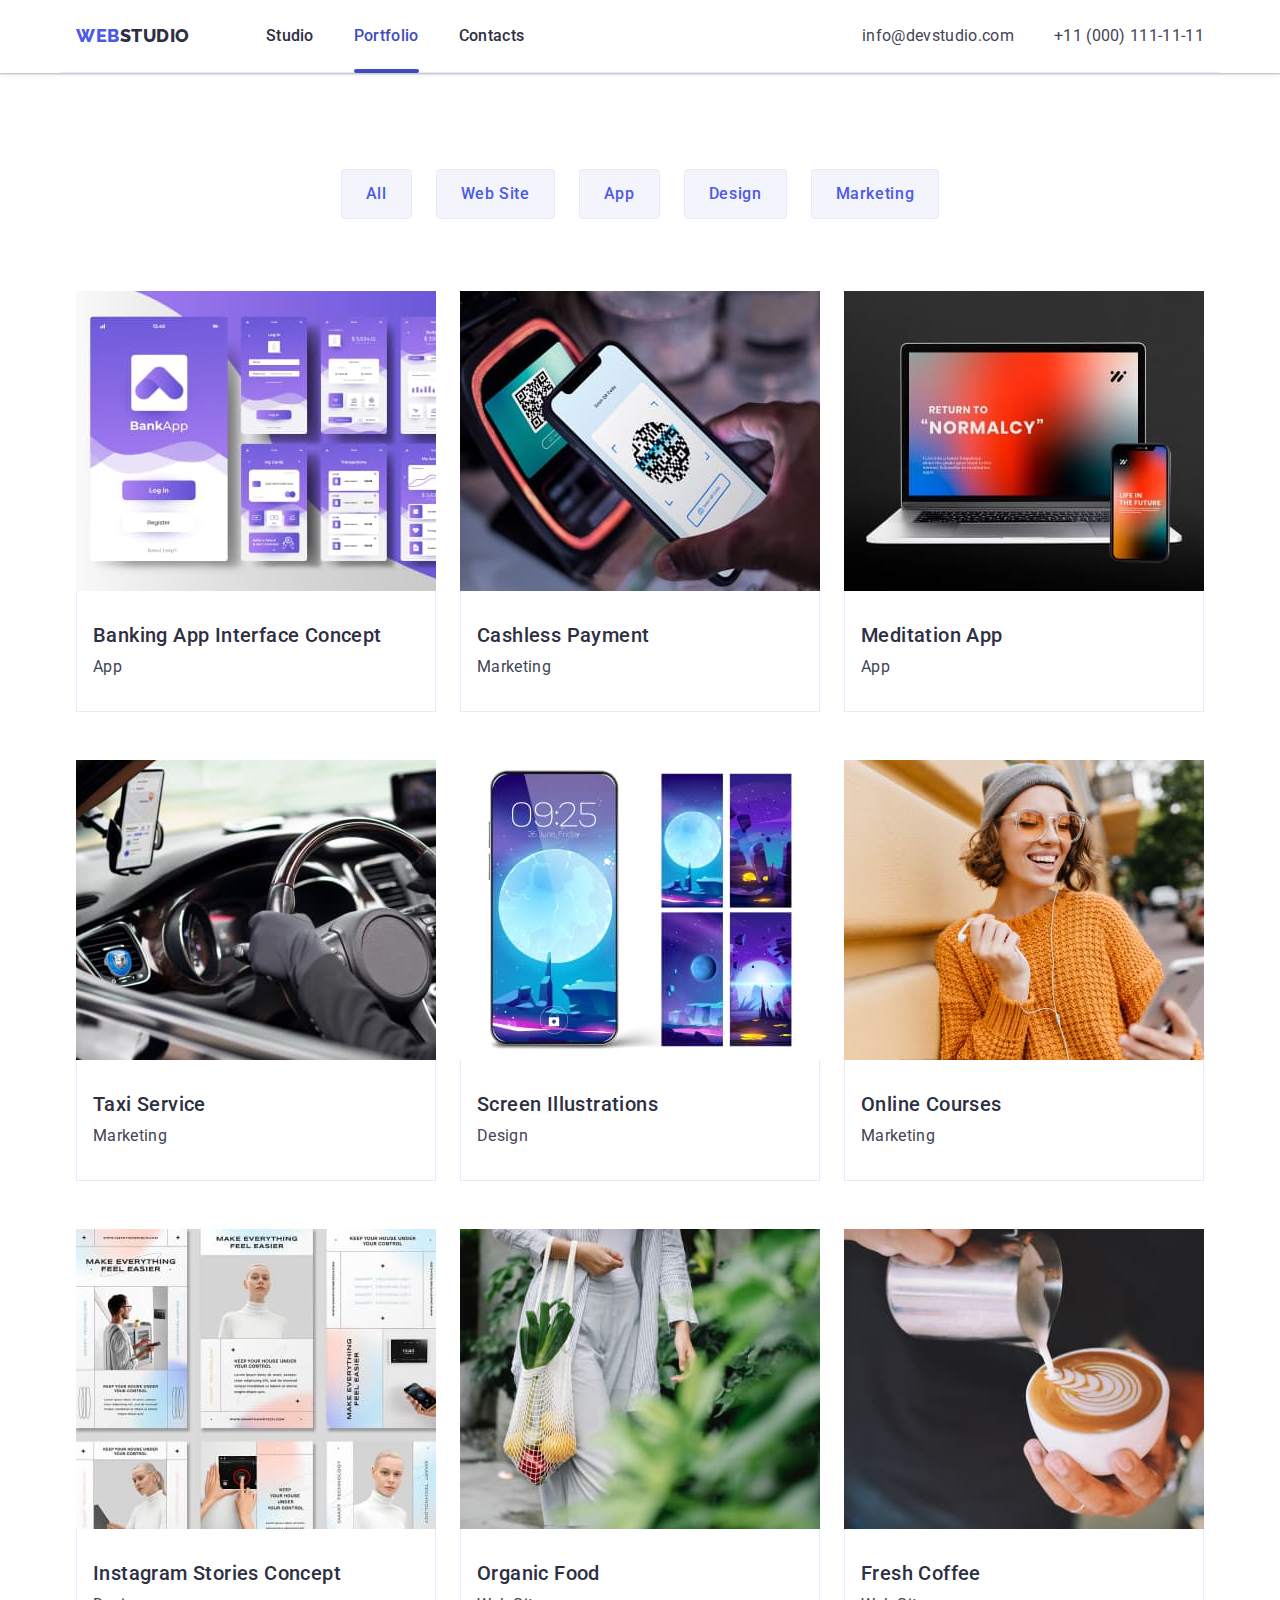
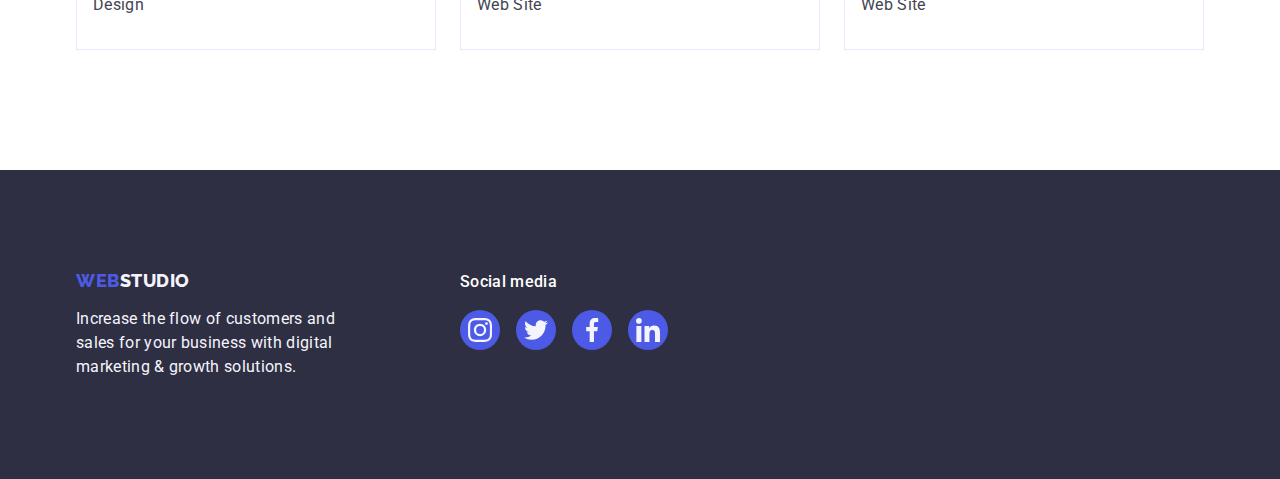
==== portfolio.html @ 05b0a03a "dz6_1" ====
<!DOCTYPE html>
<html lang="en">
  <head>
    <meta charset="UTF-8" />
    <meta http-equiv="X-UA-Compatible" content="IE=edge" />
    <meta name="viewport" content="width=device-width, initial-scale=1.0" />
    <title>Portfolio</title>
    <link rel="preconnect" href="https://fonts.googleapis.com" />
    <link rel="preconnect" href="https://fonts.gstatic.com" crossorigin />
    <link
      href="https://fonts.googleapis.com/css2?family=Raleway:wght@800&family=Roboto:wght@400;500;700&display=swap"
      rel="stylesheet"
    />
    <link
      rel="stylesheet"
      href="https://cdnjs.cloudflare.com/ajax/libs/modern-normalize/2.0.0/modern-normalize.min.css"
    />
    <link rel="stylesheet" href="./css/styles.css" />
  </head>
  <body>
    <header class="header-page">
      <div class="container navigation">
        <nav class="header-nav">
          <a class="logo link" href="./index.html"
            >Web<span class="logo-studio">Studio</span></a
          >
          <ul class="header-list list">
            <li><a class="header-link link" href="./index.html">Studio</a></li>
            <li>
              <a class="header-link link-portfolio link" href="./portfolio.html"
                >Portfolio</a
              >
            </li>
            <li><a class="header-link link" href="">Contacts</a></li>
          </ul>
        </nav>
        <address class="address-nav">
          <ul class="addres-list list">
            <li>
              <a class="contacts link" href="mailto:info@devstudio.com"
                >info@devstudio.com</a
              >
            </li>
            <li>
              <a class="contacts link" href="tel:+110001111111"
                >+11 (000) 111-11-11</a
              >
            </li>
          </ul>
        </address>
      </div>
    </header>
    <main>
      <section class="section-btn">
        <div class="container">
          <h1 class="filter-btn">Filter</h1>
          <ul class="list filter-btn-container">
            <li><button type="button" class="filter-btn-item">All</button></li>
            <li>
              <button type="button" class="filter-btn-item">Web Site</button>
            </li>
            <li><button type="button" class="filter-btn-item">App</button></li>
            <li>
              <button type="button" class="filter-btn-item">Design</button>
            </li>
            <li>
              <button type="button" class="filter-btn-item">Marketing</button>
            </li>
          </ul>

          <ul class="projects list">
            <li class="projects-item">
              <a class="link projects-item-link" href="">
                <div class="projects-img">
                  <img
                    src="./images/project-card-1.jpg"
                    alt="Banking App Interface Concept"
                    width="360"
                    height="300"
                  />

                  <p class="projects-overlay">
                    14 Stylish and User-Friendly App Design Concepts · Task
                    Manager App · Calorie Tracker App · Exotic Fruit Ecommerce
                    App · Cloud Storage App
                  </p>
                </div>
                <div class="projects-description">
                  <h2 class="projects-title">Banking App Interface Concept</h2>
                  <p class="projects-text">App</p>
                </div>
              </a>
            </li>
            <li class="projects-item">
              <a class="link projects-item-link" href="">
                <div class="projects-img">
                  <img
                    src="./images/project-card-2.jpg"
                    alt="Cashless Payment"
                    width="360"
                    height="300"
                  />

                  <p class="projects-overlay">
                    14 Stylish and User-Friendly App Design Concepts · Task
                    Manager App · Calorie Tracker App · Exotic Fruit Ecommerce
                    App · Cloud Storage App
                  </p>
                </div>
                <div class="projects-description">
                  <h2 class="projects-title">Cashless Payment</h2>
                  <p class="projects-text">Marketing</p>
                </div>
              </a>
            </li>
            <li class="projects-item">
              <a class="link projects-item-link" href=""
                ><div class="projects-img">
                  <img
                    src="./images/project-card-3.jpg"
                    alt="Meditation App"
                    width="360"
                    height="300"
                  />

                  <p class="projects-overlay">
                    14 Stylish and User-Friendly App Design Concepts · Task
                    Manager App · Calorie Tracker App · Exotic Fruit Ecommerce
                    App · Cloud Storage App
                  </p>
                </div>
                <div class="projects-description">
                  <h2 class="projects-title">Meditation App</h2>
                  <p class="projects-text">App</p>
                </div>
              </a>
            </li>
            <li class="projects-item">
              <a class="link projects-item-link" href=""
                ><div class="projects-img">
                  <img
                    src="./images/project-card-4.jpg"
                    alt="Taxi Service"
                    width="360"
                    height="300"
                  />

                  <p class="projects-overlay">
                    14 Stylish and User-Friendly App Design Concepts · Task
                    Manager App · Calorie Tracker App · Exotic Fruit Ecommerce
                    App · Cloud Storage App
                  </p>
                </div>
                <div class="projects-description">
                  <h2 class="projects-title">Taxi Service</h2>
                  <p class="projects-text">Marketing</p>
                </div>
              </a>
            </li>
            <li class="projects-item">
              <a class="link projects-item-link" href=""
                ><div class="projects-img">
                  <img
                    src="./images/project-card-5.jpg"
                    alt="Screen Illustrations"
                    width="360"
                    height="300"
                  />

                  <p class="projects-overlay">
                    14 Stylish and User-Friendly App Design Concepts · Task
                    Manager App · Calorie Tracker App · Exotic Fruit Ecommerce
                    App · Cloud Storage App
                  </p>
                </div>
                <div class="projects-description">
                  <h2 class="projects-title">Screen Illustrations</h2>
                  <p class="projects-text">Design</p>
                </div>
              </a>
            </li>
            <li class="projects-item">
              <a class="link projects-item-link" href=""
                ><div class="projects-img">
                  <img
                    src="./images/project-card-6.jpg"
                    alt="Online Courses"
                    width="360"
                    height="300"
                  />

                  <p class="projects-overlay">
                    14 Stylish and User-Friendly App Design Concepts · Task
                    Manager App · Calorie Tracker App · Exotic Fruit Ecommerce
                    App · Cloud Storage App
                  </p>
                </div>
                <div class="projects-description">
                  <h2 class="projects-title">Online Courses</h2>
                  <p class="projects-text">Marketing</p>
                </div>
              </a>
            </li>
            <li class="projects-item">
              <a class="link projects-item-link" href=""
                ><div class="projects-img">
                  <img
                    src="./images/project-card-7.jpg"
                    alt="Instagram Stories Concept"
                    width="360"
                    height="300"
                  />

                  <p class="projects-overlay">
                    14 Stylish and User-Friendly App Design Concepts · Task
                    Manager App · Calorie Tracker App · Exotic Fruit Ecommerce
                    App · Cloud Storage App
                  </p>
                </div>
                <div class="projects-description">
                  <h2 class="projects-title">Instagram Stories Concept</h2>
                  <p class="projects-text">Design</p>
                </div>
              </a>
            </li>
            <li class="projects-item">
              <a class="link projects-item-link" href=""
                ><div class="projects-img">
                  <img
                    src="./images/project-card-8.jpg"
                    alt="Organic Food"
                    width="360"
                    height="300"
                  />

                  <p class="projects-overlay">
                    14 Stylish and User-Friendly App Design Concepts · Task
                    Manager App · Calorie Tracker App · Exotic Fruit Ecommerce
                    App · Cloud Storage App
                  </p>
                </div>
                <div class="projects-description">
                  <h2 class="projects-title">Organic Food</h2>
                  <p class="projects-text">Web Site</p>
                </div>
              </a>
            </li>
            <li class="projects-item">
              <a class="link projects-item-link" href=""
                ><div class="projects-img">
                  <img
                    src="./images/project-card-9.jpg"
                    alt="Fresh Coffee"
                    width="360"
                    height="300"
                  />

                  <p class="projects-overlay">
                    14 Stylish and User-Friendly App Design Concepts · Task
                    Manager App · Calorie Tracker App · Exotic Fruit Ecommerce
                    App · Cloud Storage App
                  </p>
                </div>
                <div class="projects-description">
                  <h2 class="projects-title">Fresh Coffee</h2>
                  <p class="projects-text">Web Site</p>
                </div>
              </a>
            </li>
          </ul>
        </div>
      </section>
    </main>
    <footer class="footer">
      <div class="container footer-container">
        <div class="footer-logo-container">
          <a class="logo-footer link" href="./index.html"
            >Web<span class="footer-logo-studio">Studio</span></a
          >
          <p class="footer-text">
            Increase the flow of customers and sales for your business with
            digital marketing & growth solutions.
          </p>
        </div>

        <div class="social-footer-container">
          <p class="footer-soc-title">Social media</p>
          <ul class="footer-soc-list list">
            <li class="footer-soc-item list">
              <a
                class="footer-soc-link link"
                href=""
                target="_blank"
                rel="noopener noreferrer"
              >
                <svg class="social-networks-icon" width="24" height="24">
                  <use href="./images/icons.svg#icon-instagram"></use>
                </svg>
              </a>
            </li>
            <li class="footer-soc-item list">
              <a
                class="footer-soc-link link"
                href=""
                target="_blank"
                rel="noopener noreferrer"
              >
                <svg class="social-networks-icon" width="24" height="24">
                  <use href="./images/icons.svg#icon-twitter"></use>
                </svg>
              </a>
            </li>
            <li class="footer-soc-item list">
              <a
                class="footer-soc-link link"
                href=""
                target="_blank"
                rel="noopener noreferrer"
              >
                <svg class="social-networks-icon" width="24" height="24">
                  <use href="./images/icons.svg#icon-facebook"></use>
                </svg>
              </a>
            </li>
            <li class="footer-soc-item list">
              <a
                class="footer-soc-link link"
                href=""
                target="_blank"
                rel="noopener noreferrer"
              >
                <svg class="social-networks-icon" width="24" height="24">
                  <use href="./images/icons.svg#icon-linkedin"></use>
                </svg>
              </a>
            </li>
          </ul>
        </div>
      </div>
    </footer>
  </body>
</html>
---- css/styles.css ----
/* Main background #ffffff */
/* Background footer and main section #2E2F42 */
/* Footer text color #F4F4FD */
/* Main text color #434455 */
/* Title color #2E2F42 */
/* background button #4D5AE5 */

:root {
  --main-bg: #ffffff;
  --durk-bg: #2e2f42;
  --main-text-color: #434455;
  --title-color: #2e2f42;
  --accent-color: #4d5ae5;
  --light-bg: #f4f4fd;
  --pressed-state: #404bbf;
  --border-btn-color: #030303;
  --costumers-logo-color: #8e8f99;
  --green-accent-color: #31d0aa;
  --border-collor: #e7e9fc;
}

h1,
h2,
h3,
h4,
h5,
h6,
p {
  margin-top: 0;
  margin-bottom: 0;
}

img {
  display: block;
  max-width: 100%;
  height: auto;
}

.container {
  max-width: 1158px;
  padding: 0 15px;
  margin: 0 auto;
}

body {
  font-family: "Roboto", sans-serif;
  font-weight: 400;
  font-size: 16px;
  line-height: 1.5;
  letter-spacing: 0.02em;
  color: var(--main-text-color);
  background-color: var(--main-bg);
}

/* Header */

.navigation {
  display: flex;
  justify-content: space-between;
  border-bottom: 1px solid var(--border-collor);
}

.header-page {
  box-shadow: 0px 2px 1px rgba(46, 47, 66, 0.08),
    0px 1px 1px rgba(46, 47, 66, 0.16), 0px 1px 6px rgba(46, 47, 66, 0.08);
}

.header-nav {
  display: flex;
  align-items: center;
}

.header-list {
  display: flex;
  gap: 40px;
}

.list {
  list-style: none;
  margin: 0;
  padding: 0;
}

.link {
  text-decoration: none;
  margin: 0;
  padding: 0;
}

.logo {
  font-family: "Raleway", sans-serif;
  font-weight: 800;
  font-size: 18px;
  line-height: 1.17;
  letter-spacing: 0.03em;
  text-transform: uppercase;
  color: var(--accent-color);
  text-decoration: none;
  padding: 24px 0 24px;
  margin-right: 76px;
}

.logo > .logo-studio {
  text-transform: uppercase;
  color: var(--title-color);
}

.address-nav {
  font-style: normal;
  padding-top: 24px;
  padding-bottom: 24px;
}

.addres-list {
  display: flex;
  gap: 40px;
}

.header-link {
  display: block;
  font-family: inherit;
  font-weight: 500;
  font-size: 16px;
  line-height: 1.5;
  letter-spacing: 0.02em;
  color: var(--title-color);
  padding-top: 24px;
  padding-bottom: 24px;
  transition: color 250ms cubic-bezier(0.4, 0, 0.2, 1);
  position: relative;
}

.header-link:hover,
.header-link:focus {
  color: var(--pressed-state);
}

.link-studio::after {
  position: absolute;
  left: 0px;
  bottom: -1px;
  width: 100%;
  height: 4px;
  content: "";
  display: block;
  background-color: var(--pressed-state);
  border-radius: 2px;
  color: var(--pressed-state);
}
.link-studio {
  color: var(--pressed-state);
}

.link-portfolio {
  color: var(--pressed-state);
}

.link-portfolio::after {
  position: absolute;
  left: 0px;
  bottom: -1px;
  width: 100%;
  height: 4px;
  content: "";
  display: block;
  background-color: var(--pressed-state);
  border-radius: 2px;
}

.contacts {
  font-family: inherit;
  font-style: normal;
  font-weight: 400;
  font-size: 16px;
  line-height: 1.5;
  letter-spacing: 0.02em;
  color: var(--main-text-color);
  transition: color 250ms cubic-bezier(0.4, 0, 0.2, 1);
}

.contacts:is(:hover, :focus) {
  color: var(--pressed-state);
}

/* Main */

.hero {
  background-color: var(--durk-bg);
  max-width: 1440px;
  margin: 0 auto;
  padding-top: 188px;
  padding-bottom: 188px;
  background-image: linear-gradient(
      rgba(46, 47, 66, 0.7),
      rgba(46, 47, 66, 0.7)
    ),
    url(../images/people-office-1.jpg);
  background-position: center;
  background-size: cover;
  background-repeat: no-repeat;
}

.hero-container {
  display: flex;
  flex-direction: column;
  align-items: center;
}

.hero-button {
  font-family: inherit;
  font-weight: 500;
  font-size: 16px;
  line-height: 1.5;
  letter-spacing: 0.04em;
  color: var(--main-bg);
  background: var(--accent-color);
  cursor: pointer;
  min-width: 169px;
  height: 56px;
  border: none;
  border-radius: 4px;
  transition: background-color 250ms cubic-bezier(0.4, 0, 0.2, 1);
}

.hero-button:is(:hover, :focus) {
  background-color: var(--pressed-state);
}

.hero-title {
  font-weight: 700;
  font-size: 56px;
  line-height: 1.07;
  letter-spacing: 0.02em;
  color: var(--main-bg);
  text-align: center;
  margin-bottom: 48px;
  max-width: 496px;
  height: 120px;
}

.section-skill {
  padding-top: 120px;
  padding-bottom: 120px;
}

.visually-hidden {
  position: absolute;
  width: 1px;
  height: 1px;
  margin: -1px;
  border: 0;
  padding: 0;

  white-space: nowrap;
  clip-path: inset(100%);
  clip: rect(0 0 0 0);
  overflow: hidden;
}

.skill-list {
  display: flex;
  gap: 24px;
}

.skill-item {
  flex-basis: calc((100% - 3 * 24px) / 4);
  min-height: 104px;
}

.skill-container-icon {
  width: 100%;
  height: 112px;
  display: flex;
  align-items: center;
  justify-content: center;
  background: var(--light-bg);
  border-radius: 4px;
  margin-bottom: 8px;
}

.skill-title-item {
  font-weight: 500;
  font-size: 20px;
  line-height: 1.2;
  letter-spacing: 0.02em;
  color: currentColor;
  margin-bottom: 8px;
}

.job-description {
  padding-bottom: 120px;
}

.job-description-title {
  font-weight: 700;
  font-size: 36px;
  line-height: 1.11;
  letter-spacing: 0.02em;
  text-transform: capitalize;
  color: var(--title-color);
  text-align: center;
  margin-bottom: 72px;
}

.job-description-item {
  display: flex;
  justify-content: space-between;
  gap: 24px;
}

.job-img {
  flex-basis: calc((100% - 3 * 16px) / 3);
}

.team-section {
  background: var(--light-bg);
  padding-top: 120px;
  padding-bottom: 120px;

  margin: 0 auto;
}

.team-list {
  display: flex;
  justify-content: space-between;
  gap: 24px;
}

.team-item {
  background-color: var(--main-bg);
  flex-basis: calc((100% - 3 * 24px) / 4);
  border-radius: 0px 0px 4px 4px;
  box-shadow: 0px 1px 6px rgba(46, 47, 66, 0.08),
    0px 1px 1px rgba(46, 47, 66, 0.16), 0px 2px 1px rgba(46, 47, 66, 0.08);
}

/* .team-item:hover {
  box-shadow: 0px 1px 6px rgba(46, 47, 66, 0.08),
    0px 1px 1px rgba(46, 47, 66, 0.16), 0px 2px 1px rgba(46, 47, 66, 0.08);
} */

.team-title {
  font-weight: 700;
  font-size: 36px;
  line-height: 1.11;
  letter-spacing: 0.02em;
  text-transform: capitalize;
  color: var(--title-color);
  text-align: center;
  margin-bottom: 72px;
}

.team-description {
  padding: 32px 16px;
}

.team-name {
  font-weight: 500;
  font-size: 20px;
  line-height: 1.2;
  letter-spacing: 0.02em;
  text-align: center;
  color: var(--title-color);
  margin-bottom: 8px;
}

.team-text {
  font-weight: 400;
  font-size: 16px;
  line-height: 24px;
  text-align: center;
  letter-spacing: 0.02em;
  color: var(--main-text-color);
  margin-bottom: 8px;
}

.team-soc-list {
  display: flex;
  flex-direction: row;
  justify-content: center;
  gap: 24px;
}

.team-soc-item {
  width: 40px;
  height: 40px;
}

.team-soc-link {
  display: flex;
  width: 100%;
  height: 100%;
  background-color: var(--accent-color);
  border-radius: 50%;
  align-items: center;
  justify-content: center;
  transition: background-color 250ms cubic-bezier(0.4, 0, 0.2, 1);
}

.team-soc-link:is(:hover, :focus) {
  background-color: var(--pressed-state);
}

.social-networks-icon {
  fill: var(--light-bg);
}

.customers-section {
  padding-top: 120px;
  padding-bottom: 120px;
}

.customers-title {
  font-weight: 700;
  font-size: 36px;
  line-height: 1.11;
  letter-spacing: 0.02em;
  text-transform: capitalize;
  color: var(--title-color);
  text-align: center;
  margin-bottom: 72px;
}

.customers-list {
  display: flex;
  align-items: flex-start;
  gap: 24px;
}
.customers-item {
  box-sizing: border-box;
  flex-basis: calc((100% - 5 * 24px) / 6);
  height: 88px;
}

.customers-link {
  display: flex;
  width: 100%;
  height: 100%;
  border: 1px solid var(--costumers-logo-color);
  border-radius: 4px;
  justify-content: center;
  align-items: center;
  color: var(--costumers-logo-color);
  fill: var(--costumers-logo-color);
  transition: border-color 250ms cubic-bezier(0.4, 0, 0.2, 1),
    color 250ms cubic-bezier(0.4, 0, 0.2, 1);
}

.customers-icon {
  fill: currentColor;
  transition: color 250ms cubic-bezier(0.4, 0, 0.2, 1);
}

.customers-link:hover {
  border-color: var(--pressed-state);
}

.customers-link:hover .customers-icon {
  color: var(--pressed-state);
}

.customers-link:focus {
  border-color: var(--pressed-state);
}

.customers-link:focus .customers-icon {
  color: var(--pressed-state);
}

/* Portfolio */

.section-btn {
  padding-top: 96px;
  padding-bottom: 120px;
}

.filter-btn {
  display: none;
}

.filter-btn-container {
  display: flex;
  justify-content: center;
  gap: 24px;
  margin-bottom: 72px;
}

.filter-btn-item {
  font-family: inherit;
  font-weight: 500;
  font-size: 16px;
  line-height: 1.5;
  letter-spacing: 0.04em;
  color: var(--accent-color);
  background: var(--light-bg);
  cursor: pointer;
  padding: 12px 24px;
  border: 1px solid var(--border-collor);
  border-radius: 4px;
  transition: color 250ms cubic-bezier(0.4, 0, 0.2, 1),
    background-color 250ms cubic-bezier(0.4, 0, 0.2, 1),
    border-color 250ms cubic-bezier(0.4, 0, 0.2, 1),
    box-shadow 250ms cubic-bezier(0.4, 0, 0.2, 1);
}

.filter-btn-item:hover {
  color: var(--main-bg);
  background: var(--pressed-state);
  border: 1px solid transparent;
  box-shadow: 0px 3px 1px rgba(0, 0, 0, 0.1), 0px 2px 1px rgba(0, 0, 0, 0.08),
    0px 2px 2px rgba(0, 0, 0, 0.12);
}

.filter-btn-item:focus {
  color: var(--main-bg);
  background: var(--pressed-state);
  border: 1px solid transparent;
  box-shadow: 0px 3px 1px rgba(0, 0, 0, 0.1), 0px 2px 1px rgba(0, 0, 0, 0.08),
    0px 2px 2px rgba(0, 0, 0, 0.12);
}

.projects {
  display: flex;
  flex-wrap: wrap;
  column-gap: 24px;
  row-gap: 48px;
}

.projects-item {
  width: calc((100% - 48px) / 3);
  transition: box-shadow 250ms cubic-bezier(0.4, 0, 0.2, 1);
}

.projects-item-link {
  display: block;
  transition: box-shadow 250ms cubic-bezier(0.4, 0, 0.2, 1);
}

.projects-item:hover {
  box-shadow: 0px 1px 6px rgba(46, 47, 66, 0.08),
    0px 1px 1px rgba(46, 47, 66, 0.16), 0px 2px 1px rgba(46, 47, 66, 0.08);
}

.projects-item:focus {
  box-shadow: 0px 1px 6px rgba(46, 47, 66, 0.08),
    0px 1px 1px rgba(46, 47, 66, 0.16), 0px 2px 1px rgba(46, 47, 66, 0.08);
}

.projects-item:hover .projects-item-link {
  box-shadow: 0px 1px 6px rgba(46, 47, 66, 0.08),
    0px 1px 1px rgba(46, 47, 66, 0.16), 0px 2px 1px rgba(46, 47, 66, 0.08);
}

.projects-item-link:focus {
  box-shadow: 0px 1px 6px rgba(46, 47, 66, 0.08),
    0px 1px 1px rgba(46, 47, 66, 0.16), 0px 2px 1px rgba(46, 47, 66, 0.08);
}
.projects-description {
  padding: 32px 16px;
  border: 1px solid var(--border-collor);
  border-top: none;
}

.projects-title {
  font-weight: 500;
  font-size: 20px;
  line-height: 1.2;
  letter-spacing: 0.02em;
  color: var(--title-color);
  margin-bottom: 8px;
}

.projects-img {
  position: relative;
  overflow: hidden;
}

.projects-overlay {
  position: absolute;
  top: 0;
  left: 0;
  width: 100%;
  height: 100%;
  color: var(--light-bg);
  padding: 40px 32px;
  background-color: var(--accent-color);

  transition: transform 250ms cubic-bezier(0.4, 0, 0.2, 1);
  transform: translateY(100%);
}

.projects-item:hover .projects-overlay {
  transform: translateY(0);
}

.projects-item-link:focus .projects-overlay {
  transform: translateY(0);
}

.projects-text {
  color: var(--main-text-color);
}

/* Footer */

.footer {
  background-color: var(--durk-bg);
  margin: 0 auto;
  padding-top: 100px;
  padding-bottom: 100px;
}

.footer-container {
  display: flex;
  align-items: baseline;
}

.footer-logo-container {
  margin-right: 120px;
}

.logo-footer {
  display: inline-block;
  margin-bottom: 16px;
  font-family: "Raleway", sans-serif;
  font-weight: 800;
  font-size: 18px;
  line-height: 1.17;
  letter-spacing: 0.03em;
  text-transform: uppercase;
  color: var(--accent-color);
  text-decoration: none;
}

.footer-text {
  color: var(--light-bg);
  width: 264px;
  height: 72px;
}

.footer-logo-studio {
  color: var(--light-bg);
}

.social-footer-container {
  display: flex;
  flex-direction: column;
  margin-right: 80px;
}

.footer-soc-title {
  font-style: normal;
  font-weight: 500;
  font-size: 16px;
  line-height: 1.5;
  letter-spacing: 0.02em;
  color: #ffffff;
  margin-bottom: 16px;
}

.footer-soc-list {
  display: flex;
  gap: 16px;
}

.footer-soc-item {
  width: 40px;
  height: 40px;
}

.footer-soc-link {
  display: flex;
  width: 100%;
  height: 100%;
  background-color: var(--accent-color);
  border-radius: 50%;
  align-items: center;
  justify-content: center;
  transition: background-color 250ms cubic-bezier(0.4, 0, 0.2, 1);
}

.footer-soc-link:is(:hover, :focus) {
  background-color: var(--green-accent-color);
}

.register-form-wrap {
}

.mail-reg-form {
  display: flex;
  gap: 24px;
}

.reg-mail-input {
  height: 40px;
  width: 264px;
  background-color: inherit;
  border: 1px solid var(--main-bg);
  border-radius: 4px;
  padding-left: 16px;
}

.reg-mail-input::placeholder {
  display: block;
  font-size: 12px;
  line-height: 2;
  letter-spacing: 0.04em;
  color: var(--main-bg);
}
.reg-mail-btn {
  display: flex;
  gap: 16px;
  width: 165px;
  height: 40px;
  display: flex;
  padding: 8px 24px;
  background: var(--accent-color);
  border-radius: 4px;
  border: none;

  font-family: "Roboto";
  font-style: normal;
  font-weight: 500;
  font-size: 16px;
  line-height: 1.5;
  letter-spacing: 0.04em;
  color: var(--main-bg);
}

.icon-subscribe {
  width: 24px;
  height: 24px;
  fill: var(--main-bg);
}

/* Backdrop-modal */

.backdrop {
  position: fixed;
  top: 0;
  left: 0;
  width: 100%;
  height: 100%;
  background-color: rgba(46, 47, 66, 0.4);
  transition: opacity 250ms cubic-bezier(0.4, 0, 0.2, 1),
    visibility 250ms cubic-bezier(0.4, 0, 0.2, 1);
}

.is-hidden {
  visibility: hidden;
  opacity: 0;
  pointer-events: none;
}

.modal {
  position: absolute;
  width: 408px;
  min-height: 584px;
  left: 50%;
  top: 50%;
  transform: translate(-50%, -50%) scale(1);
  transition: transform 250ms cubic-bezier(0.4, 0, 0.2, 1);
  background: #fcfcfc;
  box-shadow: 0px 1px 1px rgba(0, 0, 0, 0.14), 0px 1px 3px rgba(0, 0, 0, 0.12),
    0px 2px 1px rgba(0, 0, 0, 0.2);
  border-radius: 4px;
  transition: transform 250ms cubic-bezier(0.4, 0, 0.2, 1);
}

.backdrop.is-hidden .modal {
  transform: translate(-50%, -50%) scale(0);
}

.modal-close {
  position: absolute;
  top: 24px;
  right: 24px;
  width: 24px;
  height: 24px;
  background-color: var(--border-collor);
  border-radius: 50%;
  display: flex;
  align-items: center;
  justify-content: center;
  padding: 0;
  border: 1px solid rgba(0, 0, 0, 0.1);
  cursor: pointer;
  transition: background-color 250ms cubic-bezier(0.4, 0, 0.2, 1),
    border 250ms cubic-bezier(0.4, 0, 0.2, 1);
}

.modal-close:hover {
  background-color: var(--pressed-state);
  border: none;
}

.modal-close:focus {
  background-color: var(--pressed-state);
  border: none;
}

.modal-close-item {
  fill: var(--durk-bg);
  transition: fill 250ms cubic-bezier(0.4, 0, 0.2, 1);
}

.modal-close:hover .modal-close-item {
  fill: var(--main-bg);
}

.modal-close:focus .modal-close-item {
  fill: var(--main-bg);
}

.modal-form {
  padding: 72px 24px 24px;
}

.modal-title {
  font-weight: 500;
  margin-bottom: 16px;
}

.input-wrap {
  position: relative;
  margin-bottom: 8px;
}

.input-wrap svg {
  position: absolute;
  left: 16px;
  bottom: 8px;
}

.input-label {
  margin-bottom: 4px;
  font-size: 12px;
  line-height: 1.17;
  letter-spacing: 0.04em;
  color: var(--costumers-logo-color);
}

.modal-input {
  display: block;
  height: 40px;
  width: 100%;
  border: 1px solid rgba(46, 47, 66, 0.4);
  border-radius: 4px;
}

.comment-box {
  width: 100%;
  height: 120px;
  border: 1px solid rgba(46, 47, 66, 0.4);
  border-radius: 4px;
  resize: none;

  padding: 8px 6px;
}

.privacy-container {
  width: 100%;
  margin-top: 16px;
  margin-bottom: 24px;
}

.privacy-label {
  display: flex;
  width: 100%;
  padding-left: 24px;
  position: relative;
  align-items: center;
  font-size: 12px;
  line-height: 1.17;
  letter-spacing: 0.04em;
  color: var(--costumers-logo-color);
}

.privacy-label a {
  margin-left: 4px;
}

.privacy-input:checked + .privacy-label > .container-privacy-icon {
  background-color: var(--pressed-state);
  border: none;
}

.container-privacy-icon {
  display: flex;
  justify-content: center;
  align-items: center;
  position: absolute;
  left: 0px;
  width: 16px;
  height: 16px;
  border: 1px solid rgba(46, 47, 66, 0.4);
  border-radius: 2px;
  transition: background-color 250ms cubic-bezier(0.4, 0, 0.2, 1),
    border 250ms cubic-bezier(0.4, 0, 0.2, 1);
}

.privacy-icon {
  fill: var(--main-bg);
}

.modal-btn-wrap {
  width: 100%;
  display: flex;
  justify-content: center;
}

.modal-btn {
  padding: 16px 32px;

  min-width: 169px;
  height: 56px;
  border: none;
  background: var(--accent-color);
  box-shadow: 0px 4px 4px rgba(0, 0, 0, 0.15);
  border-radius: 4px;
  font-size: 16px;
  line-height: 1.5;
  color: var(--main-bg);
  cursor: pointer;
}
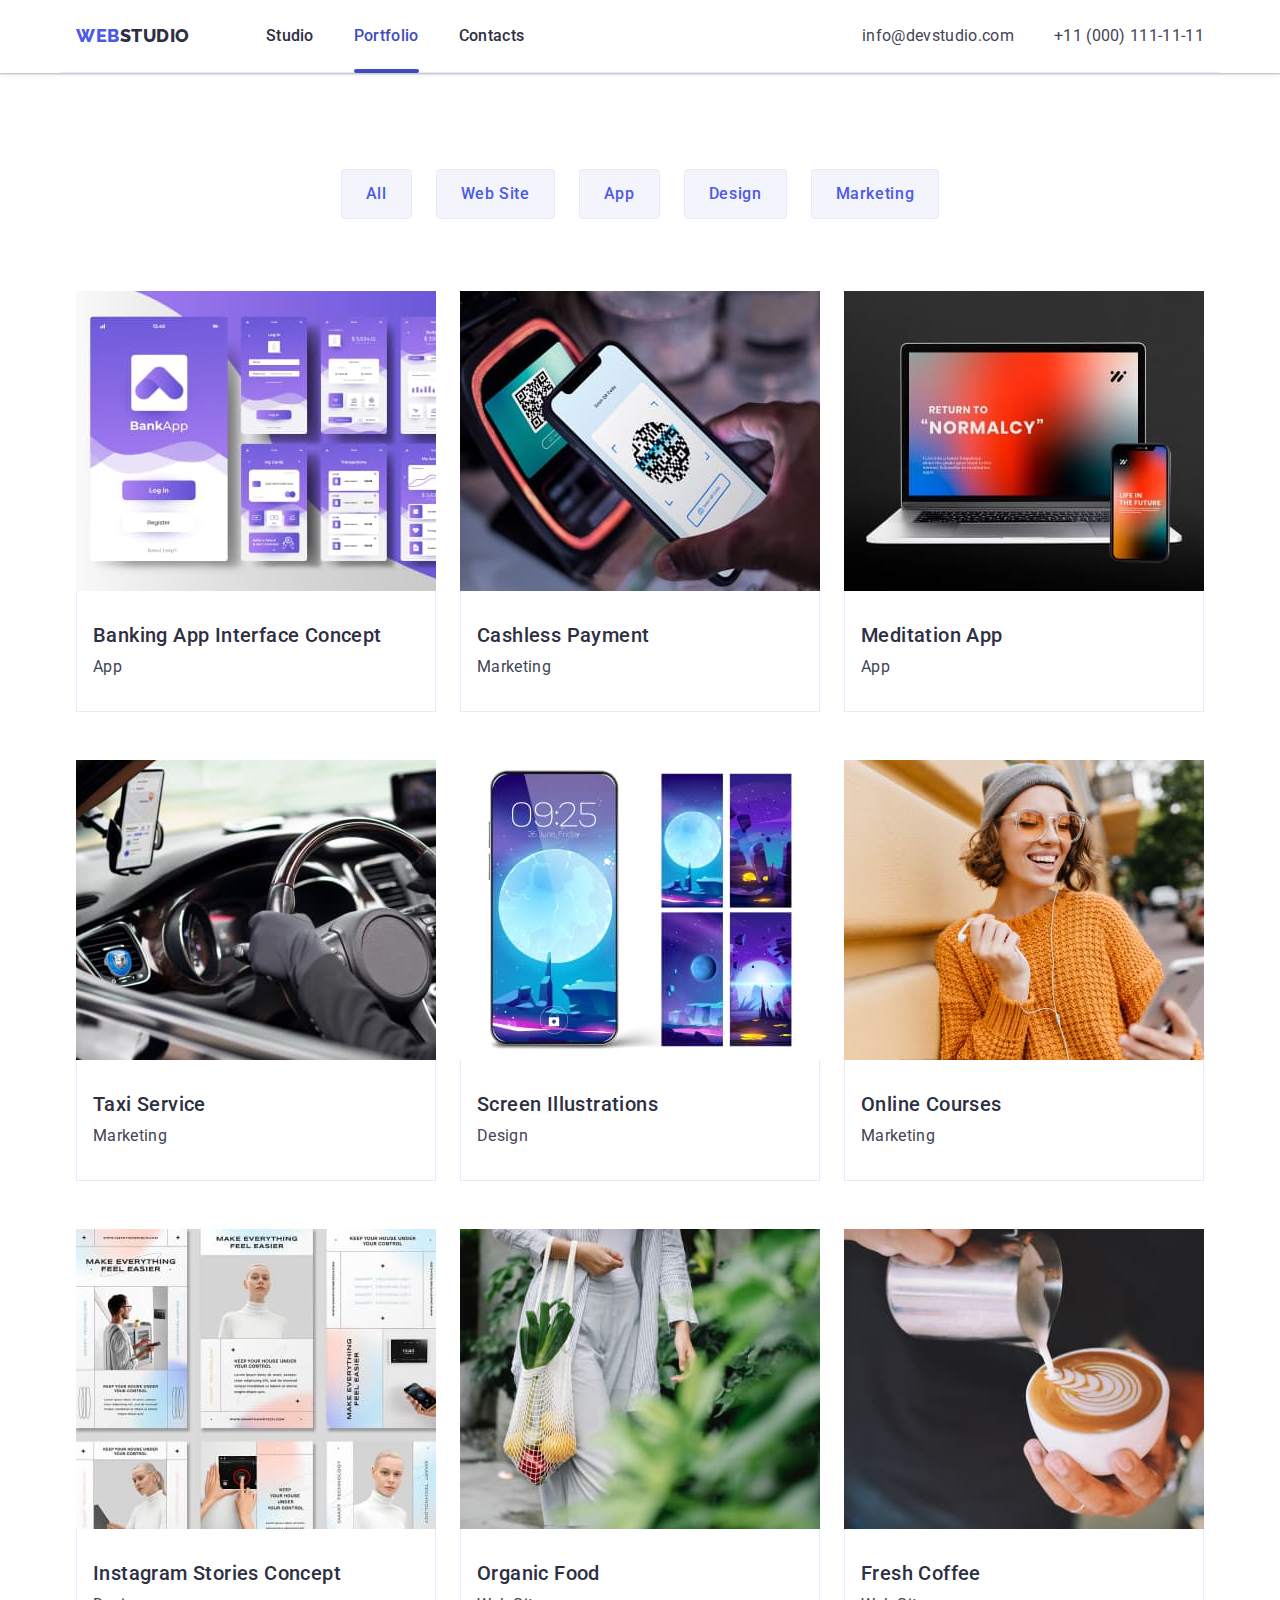
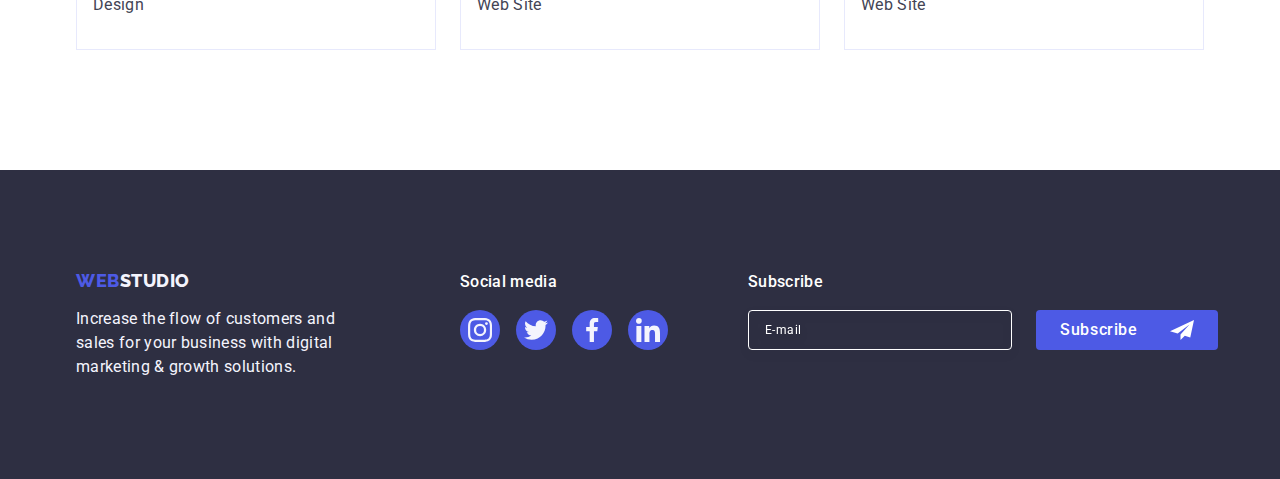
==== commit 4b173a70: "dz6_fix5" ====
--- a/portfolio.html
+++ b/portfolio.html
@@ -336,6 +336,28 @@
             </li>
           </ul>
         </div>
+        <div class="register-form-wrap">
+          <p class="footer-soc-title">Subscribe</p>
+          <form class="mail-reg-form">
+            <label class="reg-mail-label">
+              <input
+                type="email"
+                name="email"
+                class="reg-mail-input"
+                minlength="2"
+                maxlength="30"
+                placeholder="E-mail"
+                required
+              />
+            </label>
+            <button class="reg-mail-btn" type="submit">
+              Subscribe
+              <svg class="icon-subscribe" width="24" height="24">
+                <use href="./images/icons.svg#icon-subscribe"></use>
+              </svg>
+            </button>
+          </form>
+        </div>
       </div>
     </footer>
   </body>
--- a/css/styles.css
+++ b/css/styles.css
@@ -684,20 +684,30 @@
 }
 
 .register-form-wrap {
+  display: flex;
+  flex-direction: column;
 }
 
 .mail-reg-form {
   display: flex;
   gap: 24px;
+}
+
+.reg-mail-label {
 }
 
 .reg-mail-input {
   height: 40px;
   width: 264px;
-  background-color: inherit;
+  background-color: transparent;
   border: 1px solid var(--main-bg);
   border-radius: 4px;
   padding-left: 16px;
+  font-size: 12px;
+  line-height: 1.5;
+  letter-spacing: 0.04em;
+  filter: drop-shadow(0px 4px 4px rgba(0, 0, 0, 0.15));
+  color: var(--main-bg);
 }
 
 .reg-mail-input::placeholder {
@@ -709,16 +719,18 @@
 }
 .reg-mail-btn {
   display: flex;
+  justify-content: center;
+  align-items: center;
   gap: 16px;
-  width: 165px;
+  min-width: 165px;
   height: 40px;
-  display: flex;
   padding: 8px 24px;
   background: var(--accent-color);
   border-radius: 4px;
   border: none;
-
-  font-family: "Roboto";
+  cursor: pointer;
+
+  font-family: "Roboto", sans-serif;
   font-style: normal;
   font-weight: 500;
   font-size: 16px;
@@ -728,9 +740,8 @@
 }
 
 .icon-subscribe {
-  width: 24px;
-  height: 24px;
   fill: var(--main-bg);
+  margin-left: 16px;
 }
 
 /* Backdrop-modal */
@@ -758,12 +769,12 @@
   min-height: 584px;
   left: 50%;
   top: 50%;
-  transform: translate(-50%, -50%) scale(1);
-  transition: transform 250ms cubic-bezier(0.4, 0, 0.2, 1);
+  padding: 72px 24px 24px;
   background: #fcfcfc;
   box-shadow: 0px 1px 1px rgba(0, 0, 0, 0.14), 0px 1px 3px rgba(0, 0, 0, 0.12),
     0px 2px 1px rgba(0, 0, 0, 0.2);
   border-radius: 4px;
+  transform: translate(-50%, -50%) scale(1);
   transition: transform 250ms cubic-bezier(0.4, 0, 0.2, 1);
 }
 
@@ -813,26 +824,34 @@
 }
 
 .modal-form {
-  padding: 72px 24px 24px;
 }
 
 .modal-title {
   font-weight: 500;
   margin-bottom: 16px;
+  text-align: center;
+  color: var(--title-color);
 }
 
 .input-wrap {
-  position: relative;
   margin-bottom: 8px;
 }
 
-.input-wrap svg {
+.modal-img {
   position: absolute;
+  top: 50%;
+  transform: translateY(-50%);
   left: 16px;
   bottom: 8px;
+  transition: fill 250ms cubic-bezier(0.4, 0, 0.2, 1);
+}
+
+.input-container {
+  position: relative;
 }
 
 .input-label {
+  display: block;
   margin-bottom: 4px;
   font-size: 12px;
   line-height: 1.17;
@@ -844,8 +863,20 @@
   display: block;
   height: 40px;
   width: 100%;
+  padding-left: 48px;
   border: 1px solid rgba(46, 47, 66, 0.4);
   border-radius: 4px;
+  background-color: transparent;
+  outline: transparent;
+  transition: border-color 250ms cubic-bezier(0.4, 0, 0.2, 1);
+}
+
+.modal-input:focus {
+  border-color: var(--accent-color);
+}
+
+.modal-input:focus + .modal-img {
+  fill: var(--accent-color);
 }
 
 .comment-box {
@@ -855,12 +886,29 @@
   border-radius: 4px;
   resize: none;
 
-  padding: 8px 6px;
+  background-color: transparent;
+  outline: transparent;
+
+  font-size: 12px;
+  line-height: 1.17;
+  letter-spacing: 0.04em;
+  color: rgba(46, 47, 66, 0.4);
+
+  padding: 8px 16px;
+
+  transition: border-color 250ms cubic-bezier(0.4, 0, 0.2, 1);
+}
+
+.comment-box:focus {
+  border-color: var(--accent-color);
+}
+
+.comment-box-wrap {
+  margin-bottom: 16px;
 }
 
 .privacy-container {
   width: 100%;
-  margin-top: 16px;
   margin-bottom: 24px;
 }
 
@@ -883,10 +931,11 @@
 .privacy-input:checked + .privacy-label > .container-privacy-icon {
   background-color: var(--pressed-state);
   border: none;
+  fill: var(--light-bg);
 }
 
 .container-privacy-icon {
-  display: flex;
+  display: inline-flex;
   justify-content: center;
   align-items: center;
   position: absolute;
@@ -895,21 +944,26 @@
   height: 16px;
   border: 1px solid rgba(46, 47, 66, 0.4);
   border-radius: 2px;
+  fill: transparent;
   transition: background-color 250ms cubic-bezier(0.4, 0, 0.2, 1),
-    border 250ms cubic-bezier(0.4, 0, 0.2, 1);
+    border 250ms cubic-bezier(0.4, 0, 0.2, 1),
+    fill 250ms cubic-bezier(0.4, 0, 0.2, 1);
 }
 
 .privacy-icon {
-  fill: var(--main-bg);
-}
-
-.modal-btn-wrap {
-  width: 100%;
-  display: flex;
-  justify-content: center;
-}
+}
+
+/* .modal-btn-wrap {
+  width: 100%;
+  display: flex;
+  justify-content: center;
+} */
 
 .modal-btn {
+  display: flex;
+  justify-content: center;
+  margin-left: auto;
+  margin-right: auto;
   padding: 16px 32px;
 
   min-width: 169px;
@@ -922,4 +976,5 @@
   line-height: 1.5;
   color: var(--main-bg);
   cursor: pointer;
-}
+  /* transition: background-color 250ms cubic-bezier(0.4, 0, 0.2, 1); */
+}
